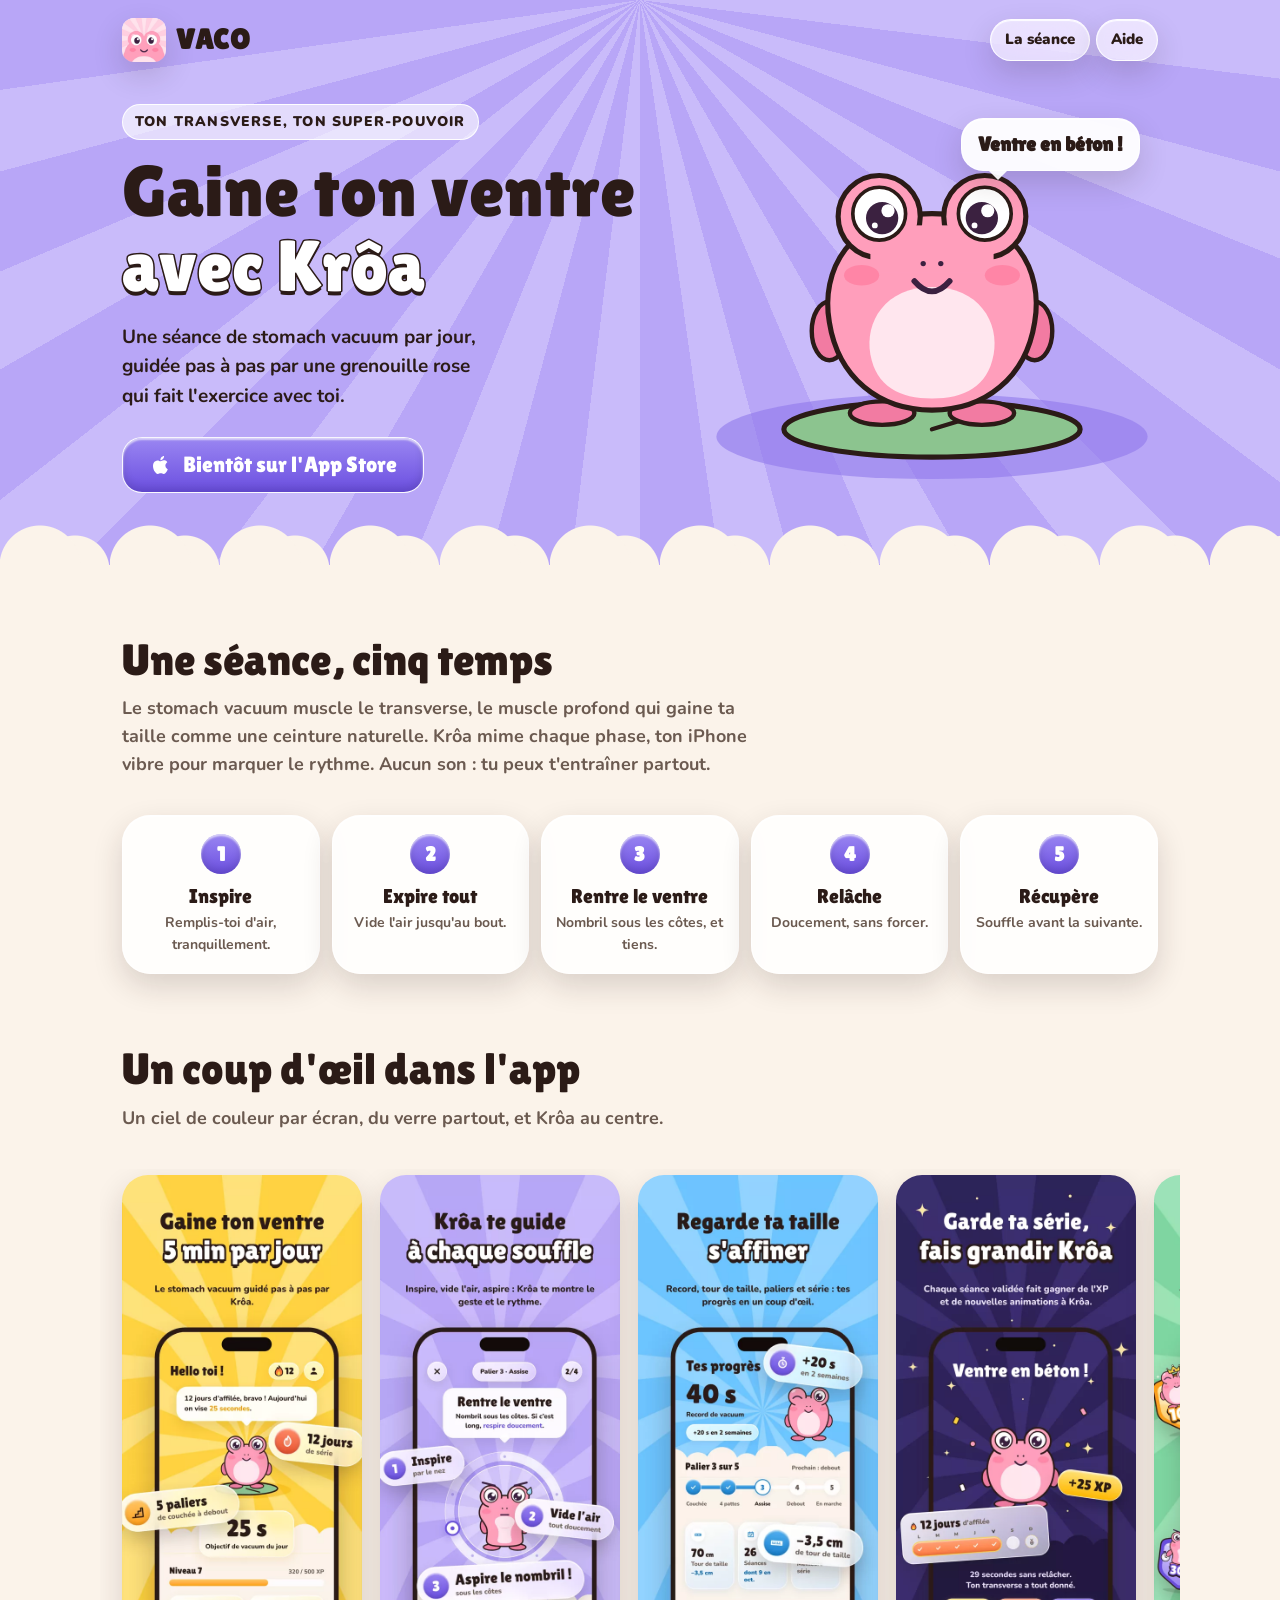
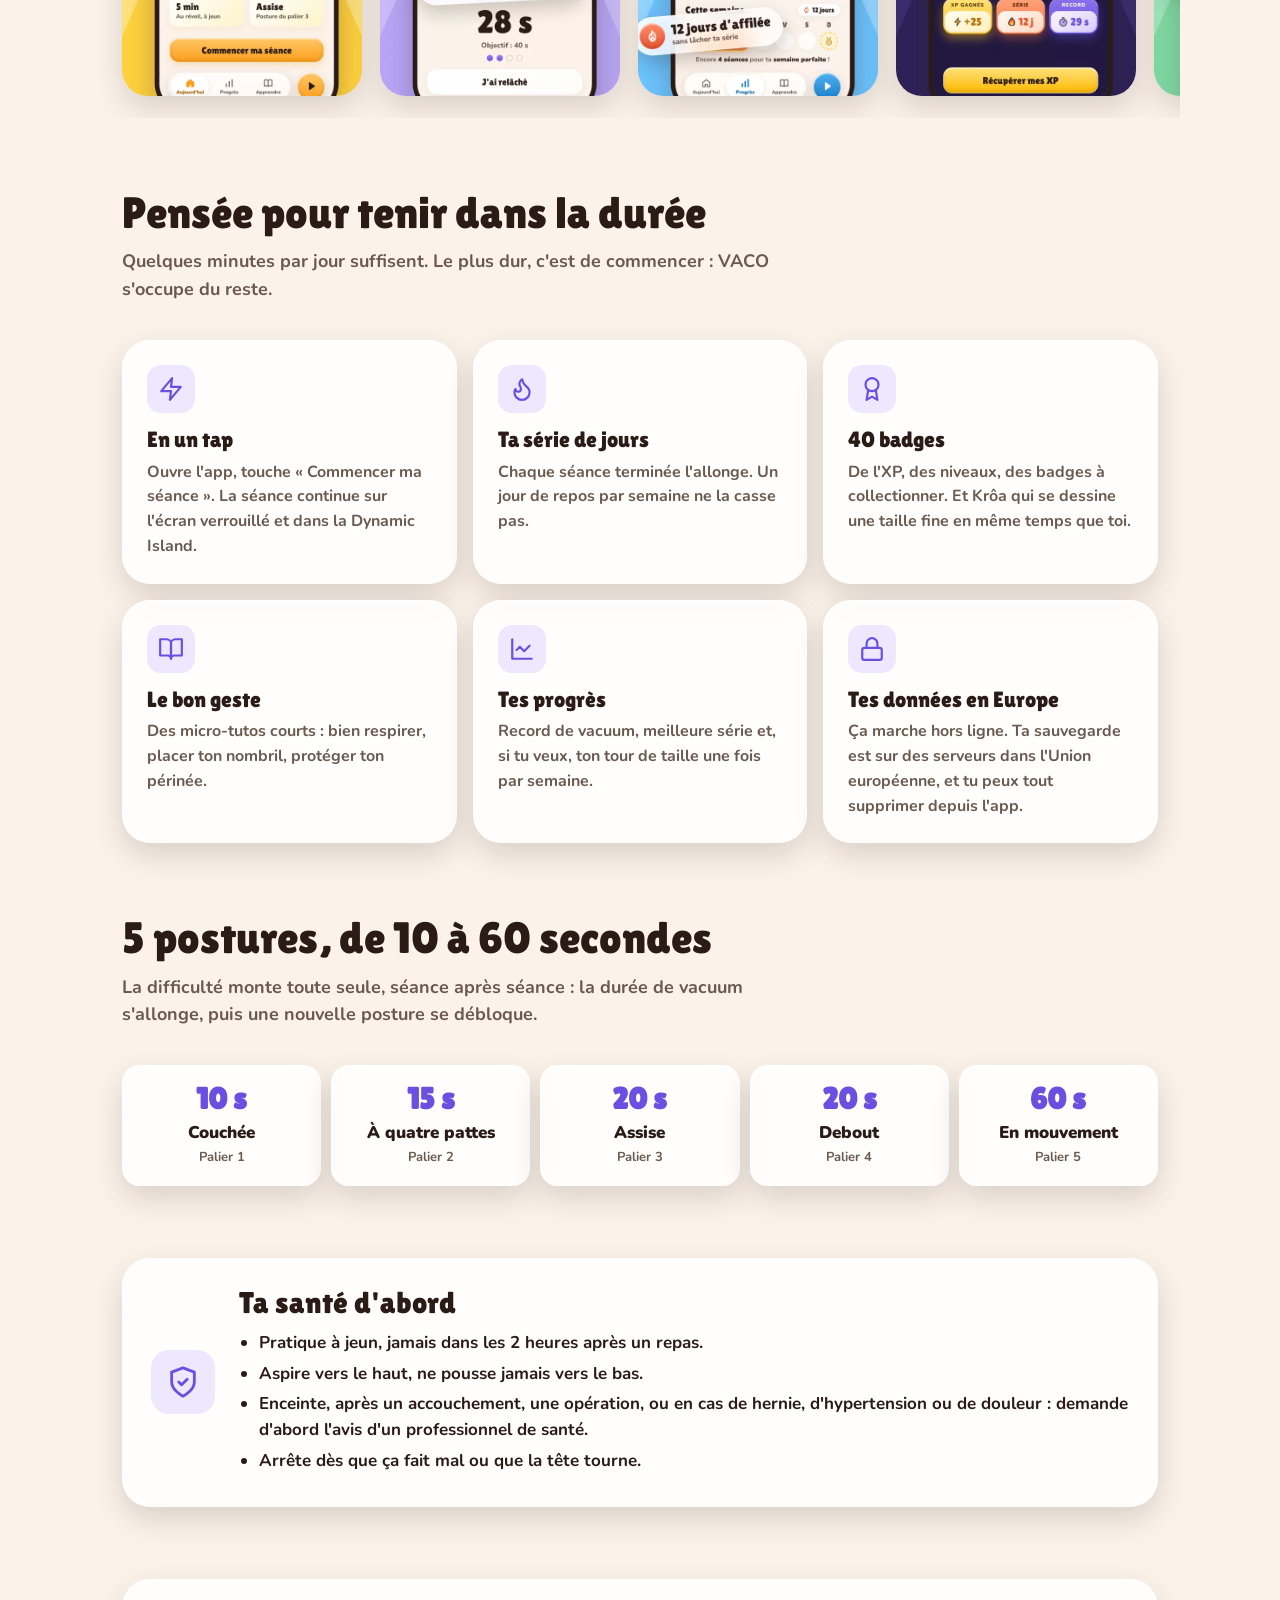
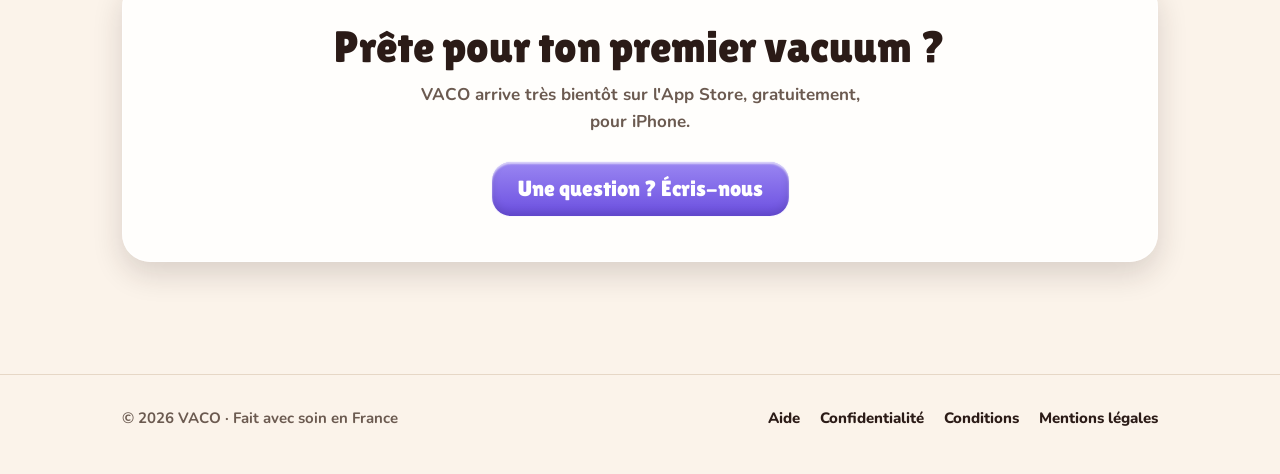
==== index.html @ 961b4859 "Site VACO : accueil, aide, confidentialité, conditions, mentions légales" ====
<!doctype html>
<html lang="fr">
<head>
  <meta charset="utf-8">
  <meta name="viewport" content="width=device-width, initial-scale=1">
  <title>VACO · Stomach vacuum avec Krôa</title>
  <meta name="description" content="VACO t'apprend le stomach vacuum en quelques minutes par jour. Krôa, ta grenouille coach, te guide à chaque souffle pour renforcer ton transverse. App iPhone gratuite.">
  <meta name="theme-color" content="#B8A6F7">
  <meta property="og:type" content="website">
  <meta property="og:title" content="VACO · Gaine ton ventre avec Krôa">
  <meta property="og:description" content="Une séance de stomach vacuum par jour, guidée pas à pas. App iPhone gratuite.">
  <meta property="og:image" content="assets/img/partage.jpg">
  <meta property="og:locale" content="fr_FR">
  <link rel="icon" href="assets/img/apple-touch-icon.png">
  <link rel="apple-touch-icon" href="assets/img/apple-touch-icon.png">
  <link rel="stylesheet" href="assets/style.css">
</head>
<body>
  <a class="lien-evitement" href="#contenu">Aller au contenu</a>

  <div class="ciel">
    <header class="conteneur entete">
      <a class="marque" href="./" aria-label="VACO, accueil">
        <img src="assets/img/icone.webp" alt="" width="44" height="44">
        <span>VACO</span>
      </a>
      <nav class="nav" aria-label="Navigation principale">
        <a href="#seance">La séance</a>
        <a href="aide.html">Aide</a>
      </nav>
    </header>

    <div class="conteneur heros">
      <div>
        <span class="accroche">Ton transverse, ton super-pouvoir</span>
        <h1>Gaine ton ventre <span class="contour">avec Krôa</span></h1>
        <p class="intro">Une séance de stomach vacuum par jour, guidée pas à pas par une grenouille rose qui fait l'exercice avec toi.</p>
        <a class="bouton" href="#telecharger">
          <svg viewBox="0 0 24 24" fill="currentColor" aria-hidden="true"><path d="M16.37 12.6c-.02-2.3 1.88-3.4 1.96-3.46-1.07-1.56-2.73-1.78-3.32-1.8-1.41-.14-2.76.83-3.47.83-.72 0-1.82-.81-3-.79-1.54.02-2.96.9-3.75 2.27-1.6 2.78-.41 6.89 1.15 9.14.76 1.1 1.67 2.34 2.86 2.3 1.15-.05 1.58-.74 2.97-.74 1.38 0 1.77.74 2.98.72 1.23-.02 2.01-1.12 2.76-2.23.87-1.28 1.23-2.52 1.25-2.58-.03-.01-2.4-.92-2.42-3.66ZM14.1 5.86c.63-.77 1.06-1.83.94-2.89-.91.04-2.01.61-2.66 1.37-.58.67-1.09 1.75-.96 2.79 1.02.08 2.05-.52 2.68-1.27Z"/></svg>
          Bientôt sur l'App Store
        </a>
      </div>

      <div class="heros-croa">
        <svg viewBox="-50 0 300 256" role="img" aria-label="Krôa, la grenouille rose de VACO, sourit sur son nénuphar">
          <ellipse cx="100" cy="222" rx="147" ry="29" style="fill:var(--sky-deep)" opacity="0.6"/>
          <ellipse cx="100" cy="217" rx="101" ry="19" fill="#8CC48F" stroke="#2B1B17" stroke-width="3.5"/>
          <path d="M100 217 L143 204" stroke="#2B1B17" stroke-width="3" stroke-linecap="round"/>
          <g class="corps">
          <g stroke="#2B1B17" stroke-linejoin="round">
            <ellipse cx="66" cy="206" rx="22" ry="8" fill="#F27BA2" stroke-width="3"/>
            <ellipse cx="134" cy="206" rx="22" ry="8" fill="#F27BA2" stroke-width="3"/>
            <ellipse cx="30" cy="150" rx="12" ry="20" fill="#F27BA2" stroke-width="3"/>
            <ellipse cx="170" cy="150" rx="12" ry="20" fill="#F27BA2" stroke-width="3"/>
            <path d="M100 70 C158 70 176 110 170 144 C164 182 136 204 100 204 C64 204 36 182 30 144 C24 110 42 70 100 70Z" fill="#FF9EBB" stroke-width="3.5"/>
            <circle cx="64" cy="72" r="28" fill="#FF9EBB" stroke-width="3.5"/>
            <circle cx="136" cy="72" r="28" fill="#FF9EBB" stroke-width="3.5"/>
          </g>
          <rect x="58" y="78" width="84" height="32" fill="#FF9EBB"/>
          <path d="M100 120 C132 120 146 144 142 166 C138 188 122 196 100 196 C78 196 62 188 58 166 C54 144 68 120 100 120Z" fill="#FFE6EE"/>
          <circle cx="64" cy="70" r="18" fill="#fff" stroke="#2B1B17" stroke-width="2.5"/>
          <circle cx="66" cy="73" r="11" fill="#3B2140"/><circle cx="70" cy="68" r="4.5" fill="#fff"/><circle cx="61" cy="78" r="2" fill="#fff"/>
          <circle cx="136" cy="70" r="18" fill="#fff" stroke="#2B1B17" stroke-width="2.5"/>
          <circle cx="134" cy="73" r="11" fill="#3B2140"/><circle cx="138" cy="68" r="4.5" fill="#fff"/><circle cx="129" cy="78" r="2" fill="#fff"/>
          <ellipse cx="52" cy="112" rx="12" ry="7" fill="#FF6F91" opacity="0.5"/>
          <ellipse cx="148" cy="112" rx="12" ry="7" fill="#FF6F91" opacity="0.5"/>
          <circle cx="94" cy="104" r="1.8" fill="#3B2140"/><circle cx="106" cy="104" r="1.8" fill="#3B2140"/>
          <path d="M88 116 Q100 130 112 116" fill="none" stroke="#3B2140" stroke-width="4" stroke-linecap="round"/>
          </g>
        </svg>
        <div class="bulle" aria-hidden="true">Ventre en béton !</div>
      </div>
    </div>
  </div>

  <main id="contenu">
    <section class="bloc" id="seance">
      <div class="conteneur">
        <h2>Une séance, cinq temps</h2>
        <p class="chapeau">Le stomach vacuum muscle le transverse, le muscle profond qui gaine ta taille comme une ceinture naturelle. Krôa mime chaque phase, ton iPhone vibre pour marquer le rythme. Aucun son : tu peux t'entraîner partout.</p>
        <ol class="etapes">
          <li class="verre"><span class="num">1</span><h3>Inspire</h3><p>Remplis-toi d'air, tranquillement.</p></li>
          <li class="verre"><span class="num">2</span><h3>Expire tout</h3><p>Vide l'air jusqu'au bout.</p></li>
          <li class="verre"><span class="num">3</span><h3>Rentre le ventre</h3><p>Nombril sous les côtes, et tiens.</p></li>
          <li class="verre"><span class="num">4</span><h3>Relâche</h3><p>Doucement, sans forcer.</p></li>
          <li class="verre"><span class="num">5</span><h3>Récupère</h3><p>Souffle avant la suivante.</p></li>
        </ol>
      </div>
    </section>

    <section class="bloc" aria-labelledby="titre-captures" style="padding-top:0">
      <div class="conteneur">
        <h2 id="titre-captures">Un coup d'œil dans l'app</h2>
        <p class="chapeau">Un ciel de couleur par écran, du verre partout, et Krôa au centre.</p>
        <div class="captures" tabindex="0" aria-label="Captures d'écran, défilement horizontal">
          <figure><img src="assets/img/capture-1.webp" width="552" height="1200" loading="lazy" alt="Écran d'accueil : la séance du jour se lance en un tap."></figure>
          <figure><img src="assets/img/capture-2.webp" width="552" height="1200" loading="lazy" alt="Pendant la séance, Krôa montre le geste et le rythme."></figure>
          <figure><img src="assets/img/capture-3.webp" width="552" height="1200" loading="lazy" alt="Écran Progrès : record de vacuum, palier, tour de taille et série."></figure>
          <figure><img src="assets/img/capture-4.webp" width="552" height="1200" loading="lazy" alt="Récompense de fin de séance : XP gagnés, série et record."></figure>
          <figure><img src="assets/img/capture-5.webp" width="552" height="1200" loading="lazy" alt="Les badges à débloquer."></figure>
          <figure><img src="assets/img/capture-6.webp" width="552" height="1200" loading="lazy" alt="Les micro-tutos pour faire le bon geste."></figure>
        </div>
      </div>
    </section>

    <section class="bloc" style="padding-top:0" aria-labelledby="titre-atouts">
      <div class="conteneur">
        <h2 id="titre-atouts">Pensée pour tenir dans la durée</h2>
        <p class="chapeau">Quelques minutes par jour suffisent. Le plus dur, c'est de commencer : VACO s'occupe du reste.</p>
        <div class="atouts">
          <div class="atout verre">
            <div class="pastille" aria-hidden="true"><svg viewBox="0 0 24 24" fill="none" stroke="currentColor" stroke-width="2" stroke-linecap="round" stroke-linejoin="round"><path d="M13 2 3 14h9l-1 8 10-12h-9l1-8Z"/></svg></div>
            <h3>En un tap</h3>
            <p>Ouvre l'app, touche « Commencer ma séance ». La séance continue sur l'écran verrouillé et dans la Dynamic Island.</p>
          </div>
          <div class="atout verre">
            <div class="pastille" aria-hidden="true"><svg viewBox="0 0 24 24" fill="none" stroke="currentColor" stroke-width="2" stroke-linecap="round" stroke-linejoin="round"><path d="M8.5 14.5A2.5 2.5 0 0 0 11 12c0-1.38-.5-2-1-3-1.07-2.14-.22-4.05 2-6 .5 2.5 2 4.9 4 6.5 2 1.6 3 3.5 3 5.5a7 7 0 1 1-14 0c0-1.15.43-2.29 1-3a2.5 2.5 0 0 0 2.5 2.5Z"/></svg></div>
            <h3>Ta série de jours</h3>
            <p>Chaque séance terminée l'allonge. Un jour de repos par semaine ne la casse pas.</p>
          </div>
          <div class="atout verre">
            <div class="pastille" aria-hidden="true"><svg viewBox="0 0 24 24" fill="none" stroke="currentColor" stroke-width="2" stroke-linecap="round" stroke-linejoin="round"><circle cx="12" cy="8" r="6"/><path d="M15.48 12.89 17 22l-5-3-5 3 1.52-9.11"/></svg></div>
            <h3>40 badges</h3>
            <p>De l'XP, des niveaux, des badges à collectionner. Et Krôa qui se dessine une taille fine en même temps que toi.</p>
          </div>
          <div class="atout verre">
            <div class="pastille" aria-hidden="true"><svg viewBox="0 0 24 24" fill="none" stroke="currentColor" stroke-width="2" stroke-linecap="round" stroke-linejoin="round"><path d="M2 3h6a4 4 0 0 1 4 4v14a3 3 0 0 0-3-3H2z"/><path d="M22 3h-6a4 4 0 0 0-4 4v14a3 3 0 0 1 3-3h7z"/></svg></div>
            <h3>Le bon geste</h3>
            <p>Des micro-tutos courts : bien respirer, placer ton nombril, protéger ton périnée.</p>
          </div>
          <div class="atout verre">
            <div class="pastille" aria-hidden="true"><svg viewBox="0 0 24 24" fill="none" stroke="currentColor" stroke-width="2" stroke-linecap="round" stroke-linejoin="round"><path d="M3 3v18h18"/><path d="m19 9-5 5-4-4-3 3"/></svg></div>
            <h3>Tes progrès</h3>
            <p>Record de vacuum, meilleure série et, si tu veux, ton tour de taille une fois par semaine.</p>
          </div>
          <div class="atout verre">
            <div class="pastille" aria-hidden="true"><svg viewBox="0 0 24 24" fill="none" stroke="currentColor" stroke-width="2" stroke-linecap="round" stroke-linejoin="round"><rect x="3" y="11" width="18" height="11" rx="2"/><path d="M7 11V7a5 5 0 0 1 10 0v4"/></svg></div>
            <h3>Tes données en Europe</h3>
            <p>Ça marche hors ligne. Ta sauvegarde est sur des serveurs dans l'Union européenne, et tu peux tout supprimer depuis l'app.</p>
          </div>
        </div>
      </div>
    </section>

    <section class="bloc" style="padding-top:0" aria-labelledby="titre-paliers">
      <div class="conteneur">
        <h2 id="titre-paliers">5 postures, de 10 à 60 secondes</h2>
        <p class="chapeau">La difficulté monte toute seule, séance après séance : la durée de vacuum s'allonge, puis une nouvelle posture se débloque.</p>
        <ol class="paliers">
          <li class="verre"><div class="duree">10 s</div><div class="nom">Couchée</div><div class="rang">Palier 1</div></li>
          <li class="verre"><div class="duree">15 s</div><div class="nom">À quatre pattes</div><div class="rang">Palier 2</div></li>
          <li class="verre"><div class="duree">20 s</div><div class="nom">Assise</div><div class="rang">Palier 3</div></li>
          <li class="verre"><div class="duree">20 s</div><div class="nom">Debout</div><div class="rang">Palier 4</div></li>
          <li class="verre"><div class="duree">60 s</div><div class="nom">En mouvement</div><div class="rang">Palier 5</div></li>
        </ol>
      </div>
    </section>

    <section class="bloc" style="padding-top:0" aria-labelledby="titre-securite">
      <div class="conteneur">
        <div class="securite verre">
          <div class="bouclier" aria-hidden="true"><svg viewBox="0 0 24 24" fill="none" stroke="currentColor" stroke-width="2" stroke-linecap="round" stroke-linejoin="round"><path d="M12 22s8-4 8-10V5l-8-3-8 3v7c0 6 8 10 8 10z"/><path d="m9 12 2 2 4-4"/></svg></div>
          <div>
            <h2 id="titre-securite" style="font-size:30px">Ta santé d'abord</h2>
            <ul>
              <li>Pratique à jeun, jamais dans les 2 heures après un repas.</li>
              <li>Aspire vers le haut, ne pousse jamais vers le bas.</li>
              <li>Enceinte, après un accouchement, une opération, ou en cas de hernie, d'hypertension ou de douleur : demande d'abord l'avis d'un professionnel de santé.</li>
              <li>Arrête dès que ça fait mal ou que la tête tourne.</li>
            </ul>
          </div>
        </div>
      </div>
    </section>

    <section class="bloc final" id="telecharger" style="padding-top:0">
      <div class="conteneur">
        <div class="verre">
          <h2>Prête pour ton premier vacuum ?</h2>
          <p>VACO arrive très bientôt sur l'App Store, gratuitement, pour iPhone.</p>
          <a class="bouton" href="aide.html">Une question ? Écris-nous</a>
        </div>
      </div>
    </section>
  </main>

  <footer class="pied">
    <div class="conteneur">
      <span>© 2026 VACO · Fait avec soin en France</span>
      <nav aria-label="Liens utiles">
        <a href="aide.html">Aide</a>
        <a href="confidentialite.html">Confidentialité</a>
        <a href="conditions.html">Conditions</a>
        <a href="mentions-legales.html">Mentions légales</a>
      </nav>
    </div>
  </footer>
</body>
</html>
---- assets/style.css ----
/* VACO : site vitrine. Jetons repris de Kroa/02 Design system/tokens.json */

@font-face {
  font-family: "Lilita One";
  src: url("fonts/LilitaOne-Regular.ttf") format("truetype");
  font-display: swap;
}
@font-face {
  font-family: "Nunito";
  src: url("fonts/Nunito-Variable.ttf") format("truetype");
  font-weight: 200 1000;
  font-display: swap;
}

:root {
  --ink: #2B1B17;
  --ink-muted: #6B5A50;
  --cream: #FBF3EA;
  --line: #E6D7C6;
  --croa-skin: #FF9EBB;
  --croa-shade: #F27BA2;
  --croa-belly: #FFE6EE;
  --croa-cheek: #FF6F91;
  --croa-eye: #3B2140;
  --flame: #FF7A3D;
  --badge-palier: #3FB574;
  --badge-record: #6B4FE0;
  --glass-fill: rgba(255, 255, 255, 0.85);
  --glass-fill-soft: rgba(255, 255, 255, 0.6);
  --glass-edge: rgba(255, 255, 255, 0.95);
  --shadow-float: inset 0 1px 1px rgba(255, 255, 255, 0.95), 0 12px 30px rgba(43, 27, 23, 0.16);
  --shadow-button: inset 0 2px 2px rgba(255, 255, 255, 0.65), inset 0 -4px 8px rgba(0, 0, 0, 0.12);
  --font-display: "Lilita One", "Arial Rounded MT Bold", system-ui, sans-serif;
  --font-sans: "Nunito", system-ui, sans-serif;
  --radius-m: 18px;
  --radius-l: 20px;
  --radius-xl: 28px;
  --gutter: 22px;
  --max: 1080px;

  /* Ciel violet par défaut (séance, apprendre) */
  --sky: #B8A6F7;
  --sky-rays: #C9BBFA;
  --sky-deep: #8F78EC;
  --accent: #6B4FE0;
  --accent-light: #9A86F2;
  --accent-tint: #EEE8FF;
}

/* Un ciel par page, comme dans l'app */
.ciel-bleu {
  --sky: #6CC4FF;
  --sky-rays: #92D4FF;
  --sky-deep: #3FA2E8;
  --accent: #1A80CC;
  --accent-light: #4FB0F0;
  --accent-tint: #E1F2FF;
}
.ciel-menthe {
  --sky: #7ED6A0;
  --sky-rays: #9BE2B6;
  --sky-deep: #4FBF7E;
  --accent: #23935A;
  --accent-light: #4FC487;
  --accent-tint: #E2F7EA;
}

*, *::before, *::after { box-sizing: border-box; }

html { scroll-behavior: smooth; }

body {
  margin: 0;
  background: var(--cream);
  color: var(--ink);
  font-family: var(--font-sans);
  font-weight: 700;
  font-size: 17px;
  line-height: 1.55;
  -webkit-font-smoothing: antialiased;
}

img, svg { display: block; max-width: 100%; }

a { color: var(--accent); font-weight: 900; text-decoration-thickness: 2px; text-underline-offset: 3px; }

h1, h2, h3 {
  font-family: var(--font-display);
  font-weight: 400;
  line-height: 1.05;
  margin: 0;
  text-wrap: balance;
}
h1 { font-size: clamp(40px, 7vw, 72px); }
h2 { font-size: clamp(30px, 4.6vw, 44px); }
h3 { font-size: 22px; line-height: 1.2; }

p { margin: 0; }

.conteneur { width: 100%; max-width: var(--max); margin: 0 auto; padding: 0 var(--gutter); }

.lien-evitement {
  position: absolute; left: -999px; top: 8px;
  background: #fff; padding: 8px 14px; border-radius: 999px; z-index: 10;
}
.lien-evitement:focus { left: 8px; }

/* ---------- Ciel : rayons de soleil + bord en nuages ---------- */

.ciel {
  position: relative;
  background:
    repeating-conic-gradient(from 0deg at 50% 0%, var(--sky-rays) 0deg 7deg, var(--sky) 7deg 15deg);
  padding-bottom: 72px;
  overflow: hidden;
}
.ciel::after {
  content: "";
  position: absolute; left: 0; right: 0; bottom: -1px; height: 56px;
  background:
    radial-gradient(circle at 40px 56px, var(--cream) 40px, transparent 41px) 0 0 / 110px 56px repeat-x,
    radial-gradient(circle at 20px 60px, var(--cream) 34px, transparent 35px) 55px 0 / 110px 56px repeat-x;
}

/* ---------- En-tête ---------- */

.entete {
  display: flex; align-items: center; justify-content: space-between; gap: 16px;
  padding-top: 18px; padding-bottom: 18px;
}
.marque { display: flex; align-items: center; gap: 10px; text-decoration: none; color: var(--ink); }
.marque img { width: 44px; height: 44px; border-radius: 12px; box-shadow: var(--shadow-float); }
.marque span { font-family: var(--font-display); font-size: 28px; letter-spacing: 0.5px; }

.nav { display: flex; gap: 6px; flex-wrap: wrap; justify-content: flex-end; }
.nav a {
  color: var(--ink); text-decoration: none; font-size: 15px; font-weight: 900;
  padding: 8px 14px; border-radius: 999px;
  background: var(--glass-fill-soft);
  border: 1.5px solid var(--glass-edge);
  box-shadow: var(--shadow-float);
  backdrop-filter: blur(16px) saturate(180%);
  -webkit-backdrop-filter: blur(16px) saturate(180%);
}
.nav a[aria-current="page"] { background: var(--glass-fill); }

/* ---------- Héros ---------- */

.heros {
  display: grid; grid-template-columns: 1.1fr 0.9fr; align-items: center; gap: 32px;
  padding-top: 24px;
}
.heros .accroche {
  display: inline-block; font-weight: 900; font-size: 14px; letter-spacing: 1.2px;
  text-transform: uppercase; margin-bottom: 14px;
  padding: 6px 12px; border-radius: 999px; background: var(--glass-fill-soft);
  border: 1.5px solid var(--glass-edge);
}
.heros h1 { margin-bottom: 18px; }
.heros h1 .contour {
  color: #fff;
  -webkit-text-stroke: 3px var(--ink);
  paint-order: stroke fill;
  text-shadow: 0 4px 0 var(--ink);
}
.heros p.intro { font-size: 19px; max-width: 34ch; margin-bottom: 26px; }

.heros-croa { position: relative; display: grid; place-items: center; }
.heros-croa svg { position: relative; width: min(440px, 100%); height: auto; }
.heros-croa .corps { transform-box: fill-box; transform-origin: 50% 100%; }

.bulle {
  position: absolute; top: 2%; right: 4%;
  background: rgba(255, 255, 255, 0.94);
  border: 1.5px solid var(--glass-edge);
  box-shadow: var(--shadow-float);
  padding: 10px 16px; border-radius: 22px;
  font-family: var(--font-display); font-size: 20px;
}
.bulle::after {
  content: ""; position: absolute; left: 26px; bottom: -10px;
  border: 10px solid transparent; border-top-color: rgba(255, 255, 255, 0.94); border-bottom: 0;
}

@media (prefers-reduced-motion: no-preference) {
  .heros-croa .corps { animation: souffle 6s ease-in-out infinite; }
  .bulle { animation: flotte 6s ease-in-out infinite; }
}
@keyframes souffle {
  0%, 100% { transform: scale(1, 1); }
  35% { transform: scale(1.06, 1.04); }
  60% { transform: scale(0.97, 0.99); }
}
@keyframes flotte {
  0%, 100% { transform: translateY(0); }
  50% { transform: translateY(-6px); }
}

/* ---------- Boutons ---------- */

.bouton {
  display: inline-flex; align-items: center; justify-content: center; gap: 10px;
  min-height: 56px; padding: 0 26px; border-radius: var(--radius-l);
  font-family: var(--font-display); font-size: 22px; font-weight: 400;
  color: #fff; text-decoration: none;
  background: linear-gradient(180deg, var(--accent-light), var(--accent));
  border: 1.5px solid var(--glass-edge);
  box-shadow: var(--shadow-button);
}
.bouton svg { width: 24px; height: 24px; }
.bouton[aria-disabled="true"] { cursor: default; }

/* ---------- Sections ---------- */

section.bloc { padding: 72px 0; }
section.bloc > .conteneur > h2 { margin-bottom: 12px; }
.chapeau { color: var(--ink-muted); font-size: 18px; max-width: 60ch; margin-bottom: 36px; }

.verre {
  background: var(--glass-fill);
  border: 1.5px solid var(--glass-edge);
  border-radius: var(--radius-xl);
  box-shadow: var(--shadow-float);
}

/* Étapes d'une séance */
.etapes {
  list-style: none; padding: 0; margin: 0;
  display: grid; grid-template-columns: repeat(5, 1fr); gap: 12px;
}
.etapes li { padding: 18px 14px; text-align: center; }
.etapes .num {
  display: grid; place-items: center; width: 40px; height: 40px; margin: 0 auto 10px;
  border-radius: 50%; color: #fff; font-family: var(--font-display); font-size: 20px;
  background: linear-gradient(180deg, var(--accent-light), var(--accent));
  box-shadow: var(--shadow-button);
}
.etapes h3 { font-size: 20px; margin-bottom: 4px; }
.etapes p { font-size: 14px; color: var(--ink-muted); }

/* Captures */
.captures {
  display: flex; gap: 18px; overflow-x: auto; scroll-snap-type: x mandatory;
  padding: 6px var(--gutter) 22px; margin: 0 calc(-1 * var(--gutter));
  scrollbar-width: thin;
}
.captures figure { margin: 0; flex: 0 0 auto; width: min(240px, 62vw); scroll-snap-align: center; }
.captures img { width: 100%; height: auto; border-radius: 26px; box-shadow: 0 12px 30px rgba(43, 27, 23, 0.16); }

/* Atouts */
.atouts { display: grid; grid-template-columns: repeat(3, 1fr); gap: 16px; }
.atout { padding: 24px; }
.atout .pastille {
  width: 48px; height: 48px; border-radius: 14px; display: grid; place-items: center; margin-bottom: 14px;
  background: var(--accent-tint); color: var(--accent);
}
.atout .pastille svg { width: 26px; height: 26px; }
.atout h3 { margin-bottom: 6px; }
.atout p { color: var(--ink-muted); font-size: 16px; }

/* Paliers */
.paliers { list-style: none; padding: 0; margin: 0; display: grid; grid-template-columns: repeat(5, 1fr); gap: 10px; }
.paliers li { padding: 18px 12px; text-align: center; border-radius: var(--radius-m); }
.paliers .duree { font-family: var(--font-display); font-size: 30px; color: var(--accent); line-height: 1; }
.paliers .nom { font-weight: 900; margin-top: 6px; }
.paliers .rang { font-size: 13px; color: var(--ink-muted); }

/* Sécurité */
.securite { display: grid; grid-template-columns: auto 1fr; gap: 24px; align-items: center; padding: 28px; }
.securite ul { margin: 12px 0 0; padding-left: 20px; }
.securite li { margin: 4px 0; }
.securite .bouclier {
  width: 64px; height: 64px; border-radius: 18px; display: grid; place-items: center;
  background: var(--accent-tint); color: var(--accent);
}
.securite .bouclier svg { width: 34px; height: 34px; }

/* Appel final */
.final { text-align: center; }
.final .verre { padding: 44px 24px; }
.final p { color: var(--ink-muted); margin: 12px auto 26px; max-width: 46ch; }

/* ---------- Pages de texte (aide, légal) ---------- */

.titre-page { padding-top: 24px; }
.titre-page p { margin-top: 12px; font-size: 18px; max-width: 52ch; }

.texte { max-width: 760px; }
.texte .maj { color: var(--ink-muted); font-size: 15px; margin-bottom: 28px; }
.texte article { padding: 24px 26px; margin-bottom: 14px; }
.texte h2 { font-size: 26px; margin-bottom: 8px; }
.texte ul { margin: 8px 0 0; padding-left: 22px; }
.texte li { margin: 6px 0; }
.texte p + p { margin-top: 10px; }

/* FAQ */
.faq details { padding: 0; margin-bottom: 12px; }
.faq summary {
  cursor: pointer; list-style: none; padding: 20px 24px;
  font-weight: 900; font-size: 18px; display: flex; justify-content: space-between; gap: 16px; align-items: center;
}
.faq summary::-webkit-details-marker { display: none; }
.faq summary::after {
  content: ""; flex: 0 0 12px; height: 12px;
  border-right: 3px solid var(--accent); border-bottom: 3px solid var(--accent);
  transform: rotate(45deg) translateY(-3px); transition: transform 0.2s;
}
.faq details[open] summary::after { transform: rotate(-135deg) translate(-2px, -2px); }
.faq details p { padding: 0 24px 22px; color: var(--ink-muted); }

.contact { padding: 28px; text-align: center; margin-top: 32px; }
.contact p { color: var(--ink-muted); margin: 8px 0 20px; }

/* ---------- Pied de page ---------- */

.pied { border-top: 1.5px solid var(--line); padding: 32px 0 44px; margin-top: 40px; font-size: 15px; color: var(--ink-muted); }
.pied .conteneur { display: flex; flex-wrap: wrap; gap: 14px 28px; justify-content: space-between; align-items: center; }
.pied nav { display: flex; flex-wrap: wrap; gap: 8px 20px; }
.pied a { color: var(--ink); font-weight: 800; text-decoration: none; }
.pied a:hover { text-decoration: underline; }

/* ---------- Petits écrans ---------- */

@media (max-width: 900px) {
  .etapes, .paliers { grid-template-columns: repeat(2, 1fr); }
  .etapes li:last-child, .paliers li:last-child { grid-column: span 2; }
  .atouts { grid-template-columns: 1fr 1fr; }
}
@media (max-width: 720px) {
  :root { --gutter: 16px; }
  .heros { grid-template-columns: 1fr; text-align: center; padding-top: 8px; }
  .heros p.intro { margin-left: auto; margin-right: auto; }
  .heros-croa { order: -1; }
  .heros-croa svg { width: min(320px, 90%); }
  .atouts { grid-template-columns: 1fr; }
  .securite { grid-template-columns: 1fr; }
  .entete { flex-wrap: wrap; }
  .nav a { padding: 7px 12px; font-size: 14px; }
  section.bloc { padding: 52px 0; }
}
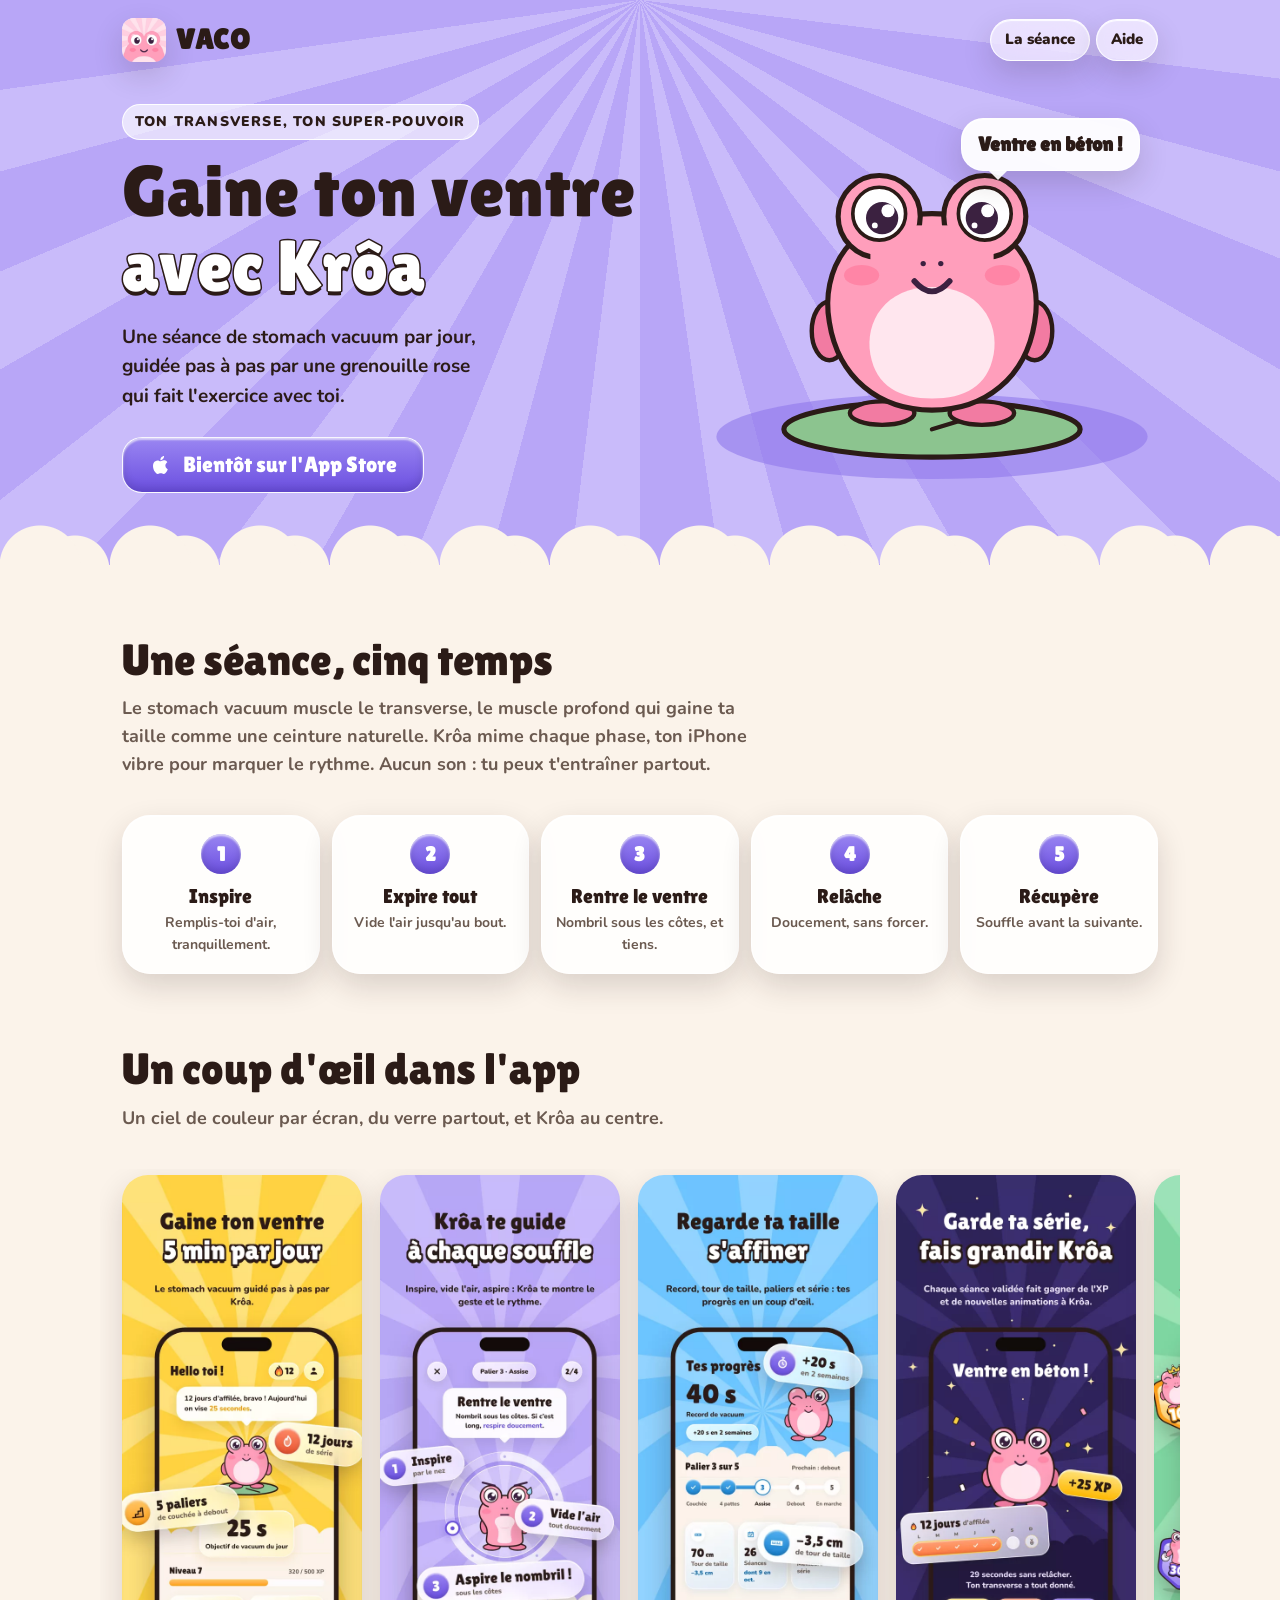
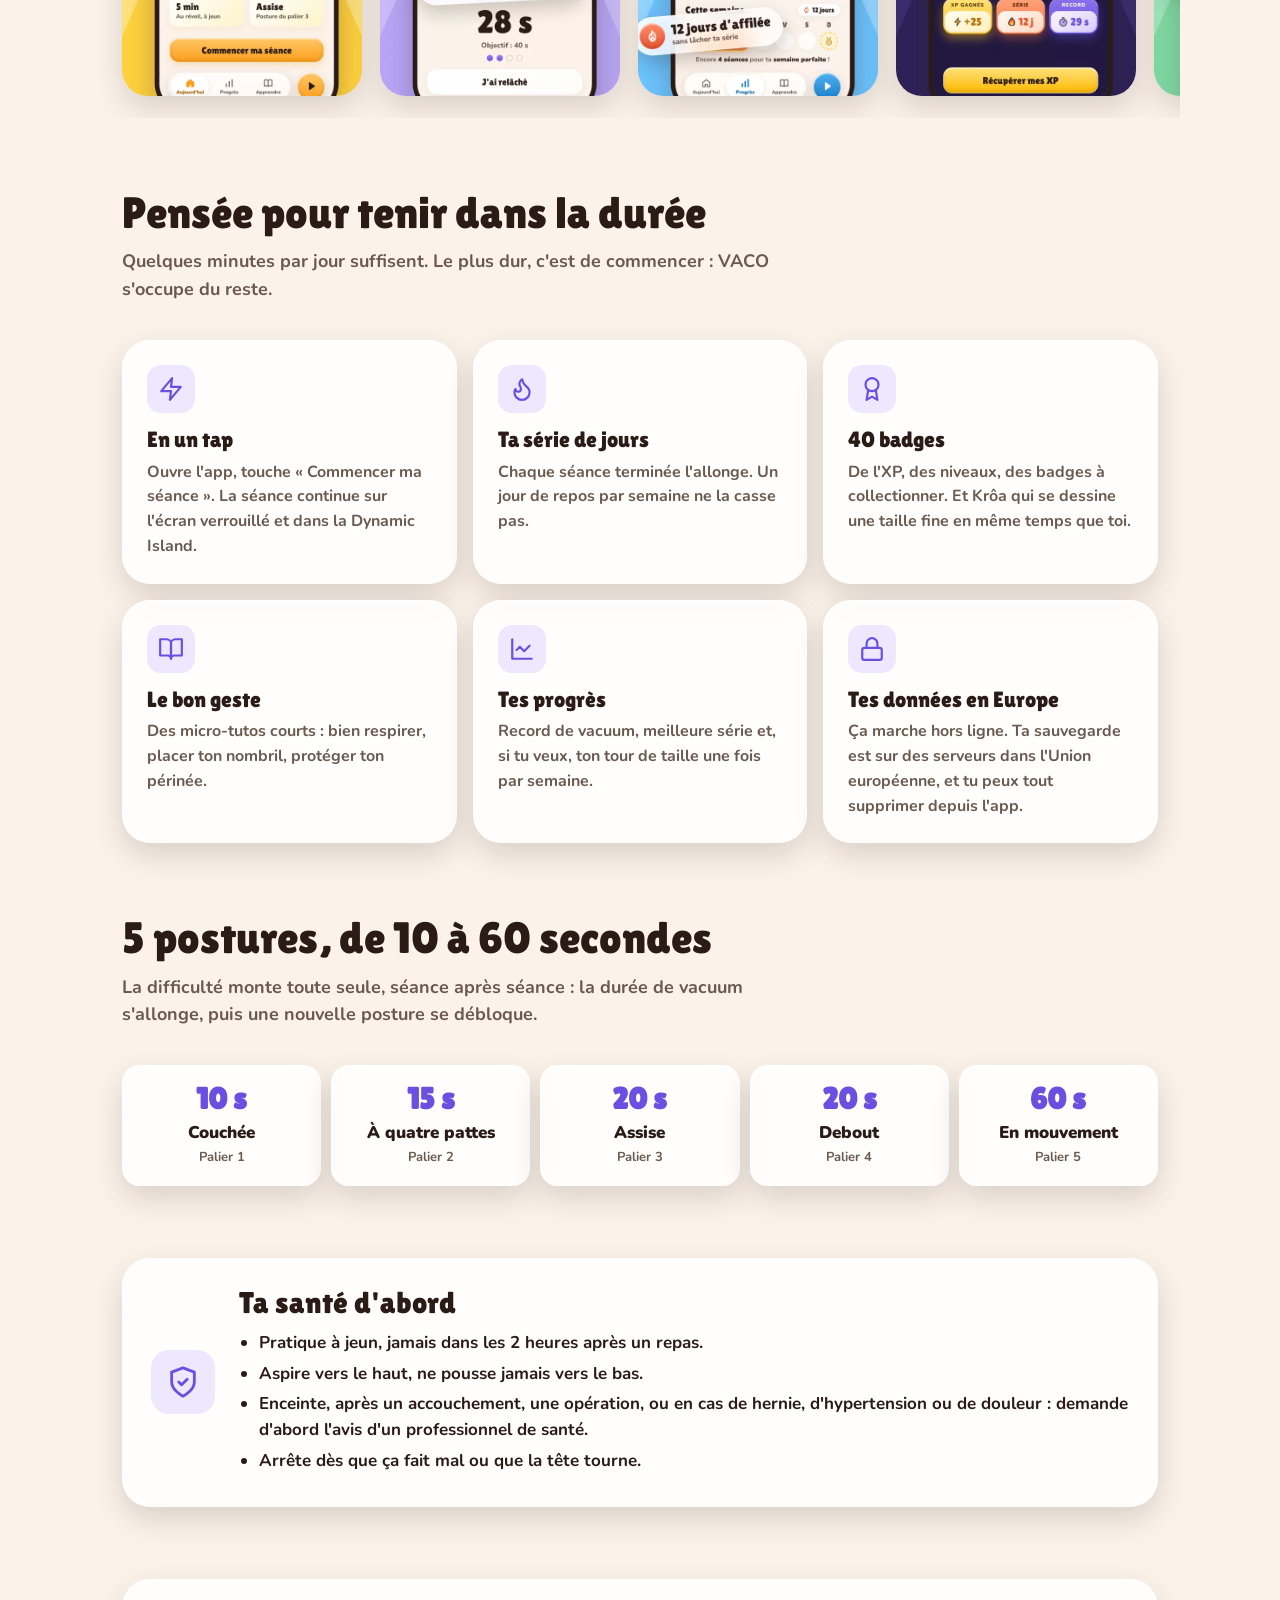
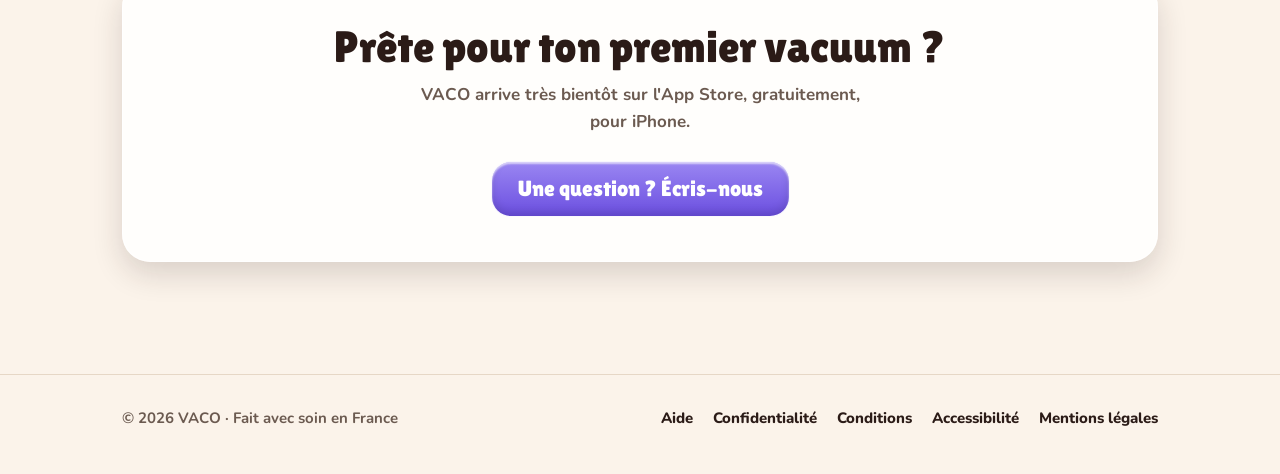
==== commit 051e3406: "Page Accessibilité" ====
--- a/index.html
+++ b/index.html
@@ -9,7 +9,7 @@
   <meta property="og:type" content="website">
   <meta property="og:title" content="VACO · Gaine ton ventre avec Krôa">
   <meta property="og:description" content="Une séance de stomach vacuum par jour, guidée pas à pas. App iPhone gratuite.">
-  <meta property="og:image" content="assets/img/partage.jpg">
+  <meta property="og:image" content="https://sebastien-besse.github.io/vaco-site/assets/img/partage.jpg">
   <meta property="og:locale" content="fr_FR">
   <link rel="icon" href="assets/img/apple-touch-icon.png">
   <link rel="apple-touch-icon" href="assets/img/apple-touch-icon.png">
@@ -191,6 +191,7 @@
         <a href="aide.html">Aide</a>
         <a href="confidentialite.html">Confidentialité</a>
         <a href="conditions.html">Conditions</a>
+        <a href="accessibilite.html">Accessibilité</a>
         <a href="mentions-legales.html">Mentions légales</a>
       </nav>
     </div>
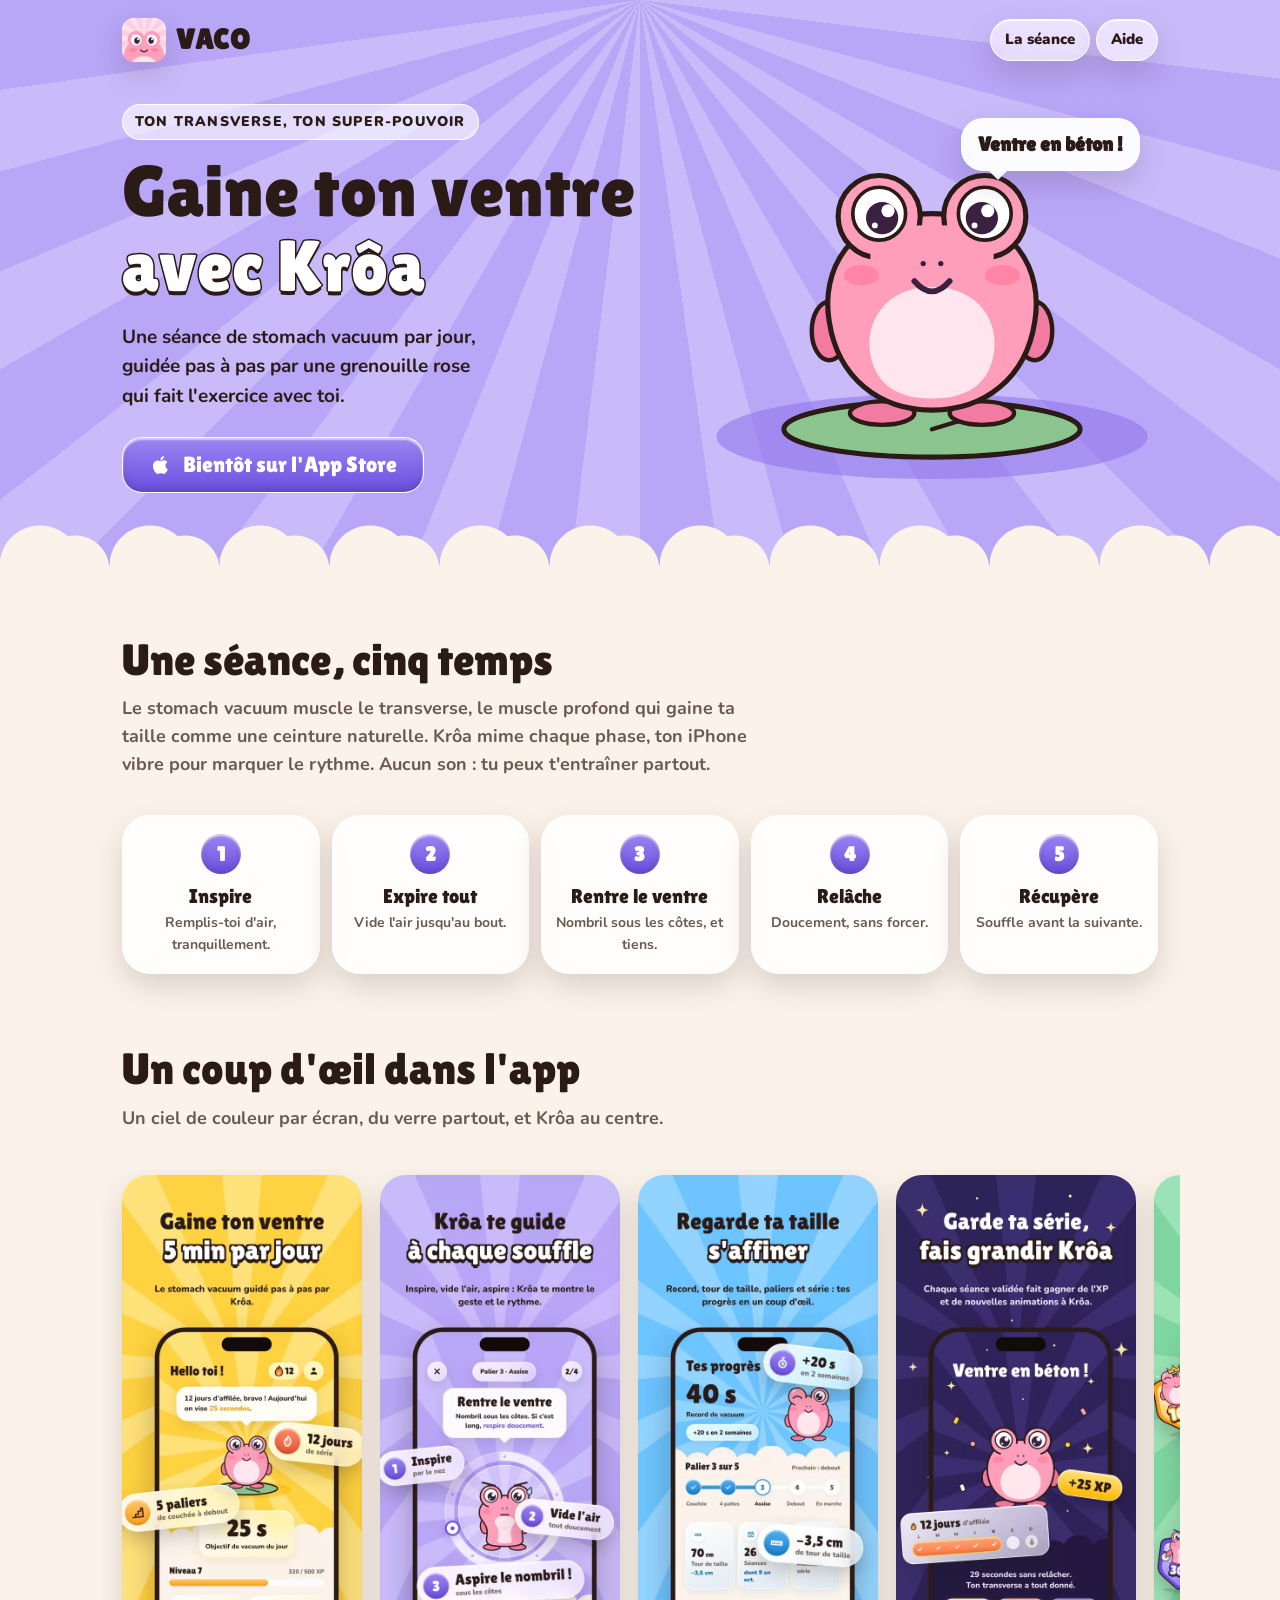
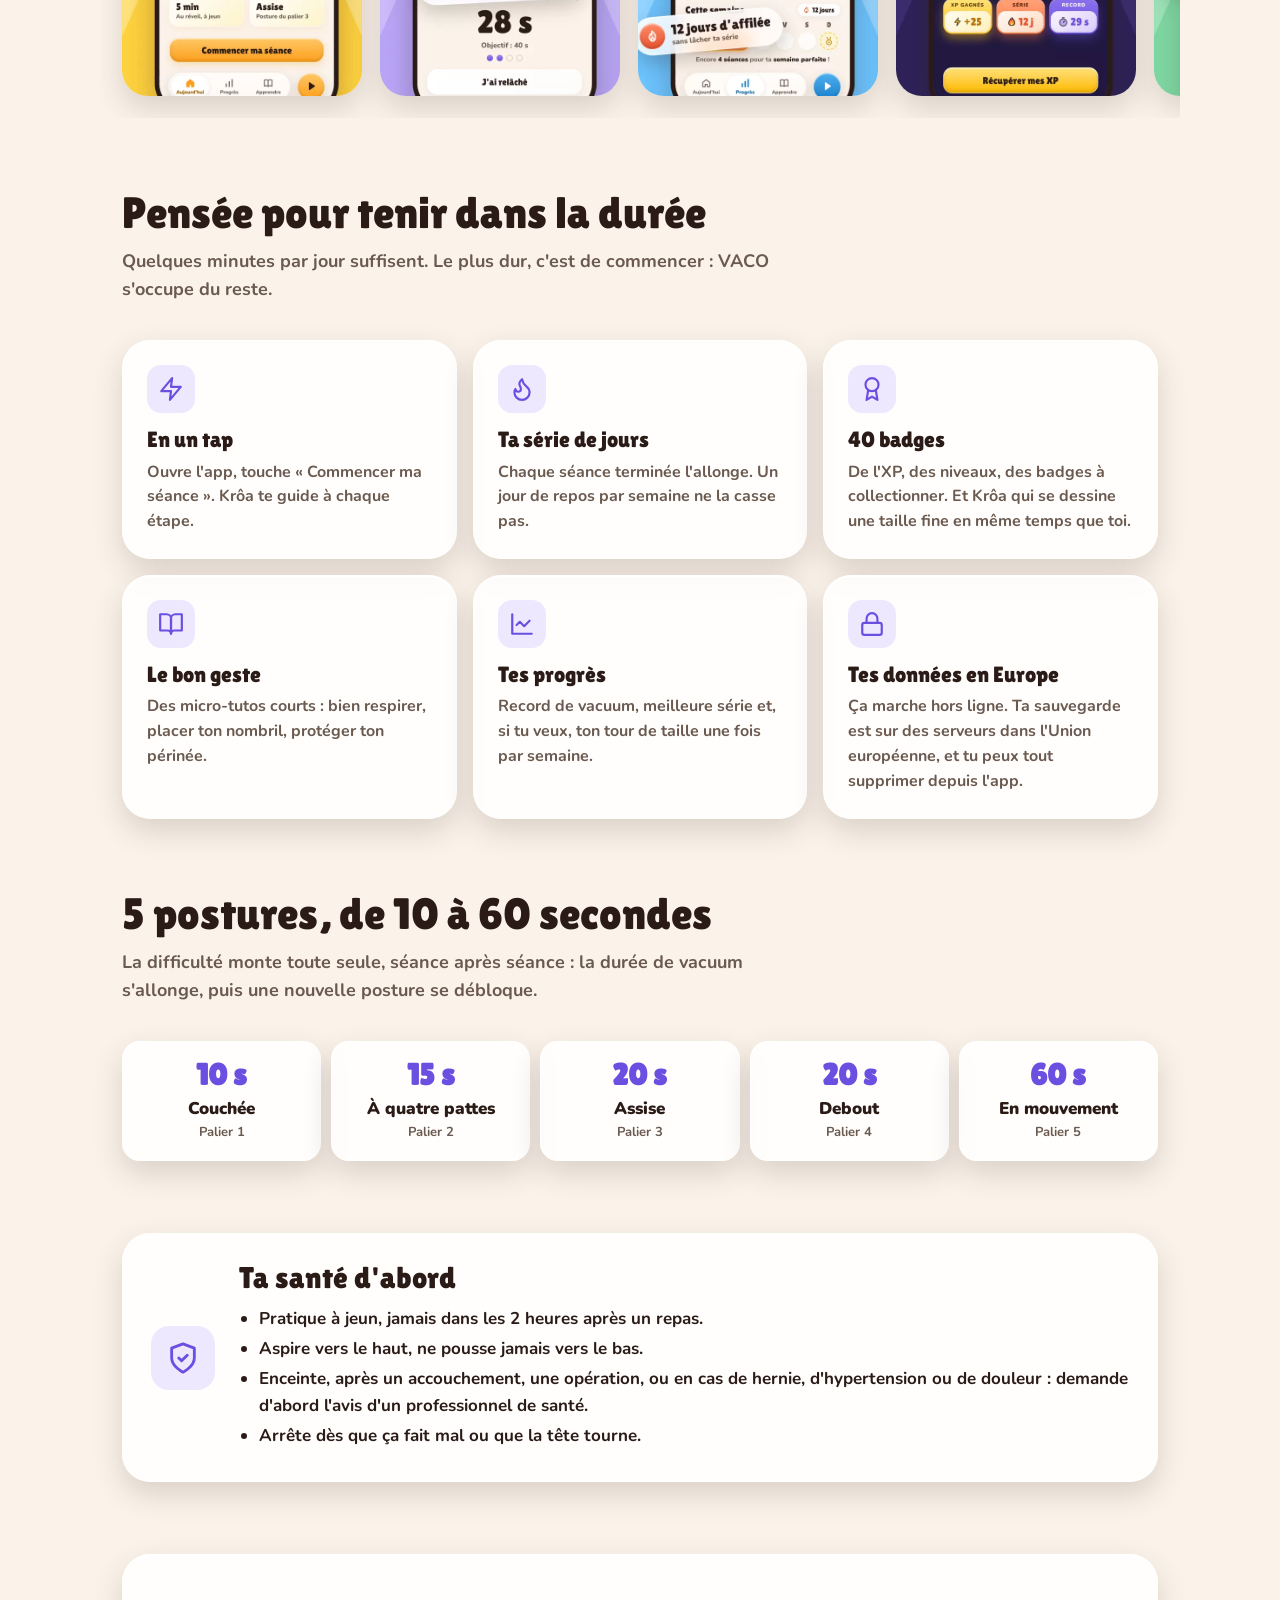
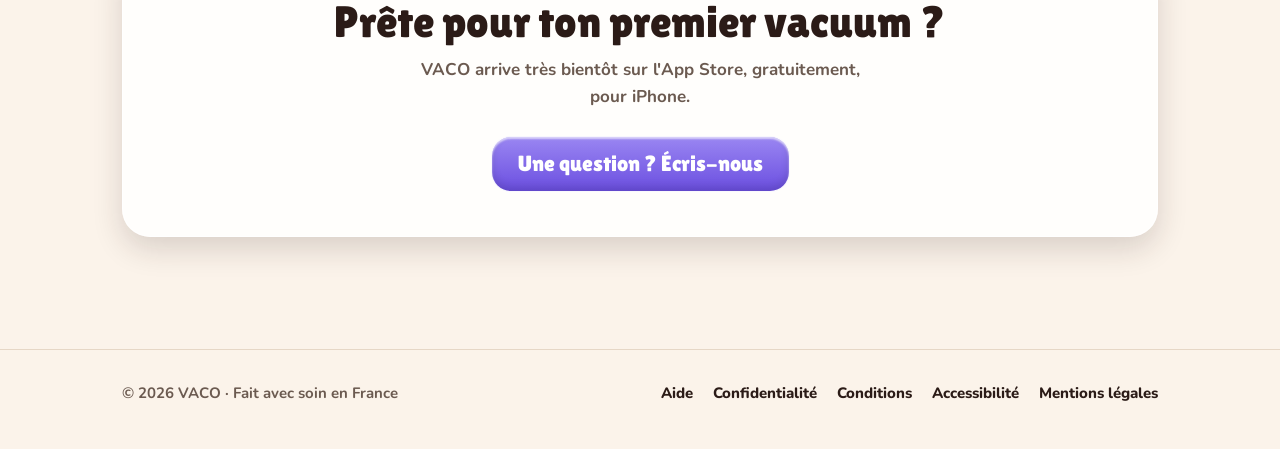
==== commit 49aa6bbe: "Accueil : la séance se suit dans l'app Co-Authored-By: Claude Opus 5.5 <noreply@anthropic.com>" ====
--- a/index.html
+++ b/index.html
@@ -9,7 +9,7 @@
   <meta property="og:type" content="website">
   <meta property="og:title" content="VACO · Gaine ton ventre avec Krôa">
   <meta property="og:description" content="Une séance de stomach vacuum par jour, guidée pas à pas. App iPhone gratuite.">
-  <meta property="og:image" content="https://sebastien-besse.github.io/vaco-site/assets/img/partage.jpg">
+  <meta property="og:image" content="https://vaco-app.github.io/assets/img/partage.jpg">
   <meta property="og:locale" content="fr_FR">
   <link rel="icon" href="assets/img/apple-touch-icon.png">
   <link rel="apple-touch-icon" href="assets/img/apple-touch-icon.png">
@@ -111,7 +111,7 @@
           <div class="atout verre">
             <div class="pastille" aria-hidden="true"><svg viewBox="0 0 24 24" fill="none" stroke="currentColor" stroke-width="2" stroke-linecap="round" stroke-linejoin="round"><path d="M13 2 3 14h9l-1 8 10-12h-9l1-8Z"/></svg></div>
             <h3>En un tap</h3>
-            <p>Ouvre l'app, touche « Commencer ma séance ». La séance continue sur l'écran verrouillé et dans la Dynamic Island.</p>
+            <p>Ouvre l'app, touche « Commencer ma séance ». Krôa te guide à chaque étape.</p>
           </div>
           <div class="atout verre">
             <div class="pastille" aria-hidden="true"><svg viewBox="0 0 24 24" fill="none" stroke="currentColor" stroke-width="2" stroke-linecap="round" stroke-linejoin="round"><path d="M8.5 14.5A2.5 2.5 0 0 0 11 12c0-1.38-.5-2-1-3-1.07-2.14-.22-4.05 2-6 .5 2.5 2 4.9 4 6.5 2 1.6 3 3.5 3 5.5a7 7 0 1 1-14 0c0-1.15.43-2.29 1-3a2.5 2.5 0 0 0 2.5 2.5Z"/></svg></div>
--- a/assets/style.css
+++ b/assets/style.css
@@ -338,3 +338,18 @@
   .nav a { padding: 7px 12px; font-size: 14px; }
   section.bloc { padding: 52px 0; }
 }
+
+/* ---------- Formulaire (nouveau mot de passe) ---------- */
+
+.formulaire { padding: 26px; display: grid; gap: 8px; }
+.formulaire label { font-weight: 900; margin-top: 6px; }
+.formulaire input {
+  font: inherit; font-weight: 800; color: var(--ink);
+  min-height: 52px; padding: 0 16px; border-radius: var(--radius-m);
+  border: 1.5px solid var(--line); background: #fff;
+}
+.formulaire input:focus { outline: 3px solid var(--accent-light); outline-offset: 1px; border-color: var(--accent); }
+.formulaire .aide { font-size: 14px; color: var(--ink-muted); }
+.formulaire .message { color: #C8323A; font-weight: 900; min-height: 1.5em; }
+.formulaire .bouton { border: none; cursor: pointer; margin-top: 6px; }
+.formulaire .bouton:disabled { opacity: 0.6; cursor: default; }
